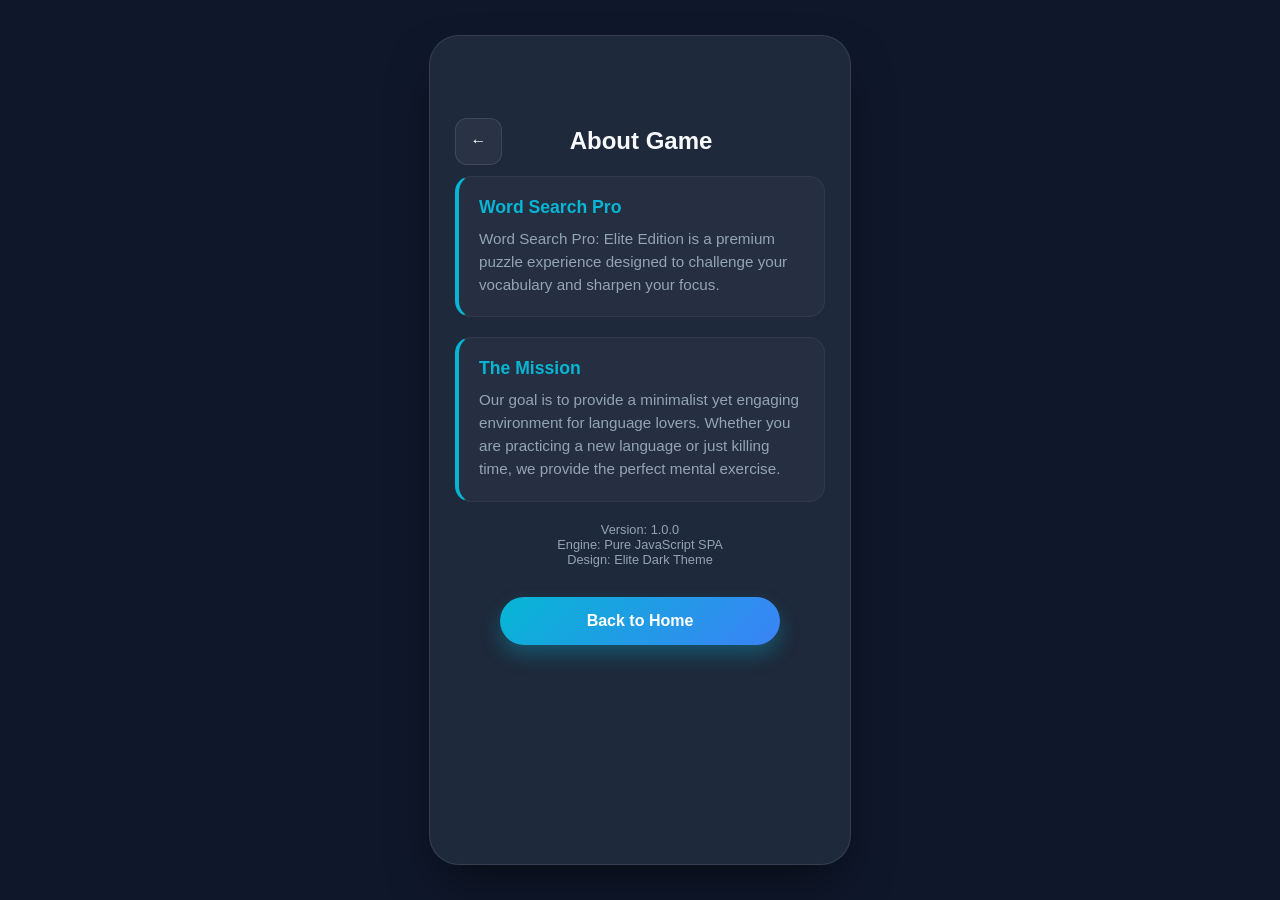
==== about.html @ 5b44fc1a "Add files via upload" ====
<!DOCTYPE html>
<html lang="en">

<head>
    <meta charset="UTF-8">
    <meta name="viewport" content="width=device-width, initial-scale=1.0">
    <title>About - Word Search Pro</title>
    <link rel="stylesheet" href="css/style.css">
</head>

<body>
    <div class="phone-container">
        <div class="page active">
            <div class="header-nav">
                <a href="index.html" class="icon-btn" style="text-decoration:none;">←</a>
                <h2 style="margin:0">About Game</h2>
                <div style="width:45px"></div>
            </div>

            <div class="content-body">
                <div class="card">
                    <h3>Word Search Pro</h3>
                    <p>Word Search Pro: Elite Edition is a premium puzzle experience designed to challenge your
                        vocabulary and sharpen your focus.</p>
                </div>

                <div class="card">
                    <h3>The Mission</h3>
                    <p>Our goal is to provide a minimalist yet engaging environment for language lovers. Whether you are
                        practicing a new language or just killing time, we provide the perfect mental exercise.</p>
                </div>

                <p class="dim-text" style="font-size: 0.8rem; text-align: center;">
                    Version: 1.0.0<br>
                    Engine: Pure JavaScript SPA<br>
                    Design: Elite Dark Theme
                </p>

                <a href="index.html" class="primary-btn">Back to Home</a>
            </div>
        </div>
    </div>
</body>

</html>
---- css/style.css ----
:root {
    --bg-main: #0f172a;
    --card-bg: #1e293b;
    --accent: #06b6d4;
    --accent-glow: rgba(6, 182, 212, 0.3);
    --text-main: #f8fafc;
    --text-dim: #94a3b8;
    --success: #10b981;
    --danger: #ef4444;
    --btn-grad: linear-gradient(135deg, #06b6d4 0%, #3b82f6 100%);
}

body {
    background-color: var(--bg-main);
    color: var(--text-main);
    font-family: 'Segoe UI', Roboto, Helvetica, Arial, sans-serif;
    display: flex;
    justify-content: center;
    align-items: center;
    height: 100vh;
    margin: 0;
    user-select: none;
    overflow: hidden;
}

.phone-container {
    background: var(--card-bg);
    width: 100%;
    max-width: 420px;
    height: 92vh;
    border-radius: 30px;
    display: flex;
    flex-direction: column;
    box-shadow: 0 25px 50px -12px rgba(0, 0, 0, 0.5);
    position: relative;
    overflow: hidden;
    border: 1px solid rgba(255, 255, 255, 0.1);
}

.page {
    display: none;
    flex-direction: column;
    align-items: center;
    width: 100%;
    height: 100%;
    padding: 25px;
    box-sizing: border-box;
    overflow-y: auto;
    scrollbar-width: none;
}

.page::-webkit-scrollbar {
    display: none;
}

.page.active {
    display: flex;
}

h1 {
    font-size: 2rem;
    margin: 20px 0;
    background: var(--btn-grad);
    -webkit-background-clip: text;
    -webkit-text-fill-color: transparent;
    font-weight: 800;
    letter-spacing: -1px;
}


.top-nav {
    display: flex;
    justify-content: space-around;
    align-items: center;
    background: var(--card-bg);
    border-bottom: 1px solid rgba(255, 255, 255, 0.1);
    padding: 10px 0;
    position: absolute;
    top: 0;
    width: 100%;
    border-top-left-radius: 30px;
    border-top-right-radius: 30px;
    z-index: 100;
}

.nav-item {
    display: flex;
    flex-direction: column;
    align-items: center;
    cursor: pointer;
    color: var(--text-dim);
    flex: 1;
    text-decoration: none;
    transition: 0.3s;
}

.nav-item:hover {
    color: var(--accent);
}

.nav-item span {
    font-size: 1.2rem;
}

.nav-item small {
    font-size: 0.6rem;
    font-weight: 700;
    text-transform: uppercase;
    margin-top: 2px;
}

.page {
    padding-top: 80px !important;
}


.card {
    background: rgba(255, 255, 255, 0.03);
    padding: 20px;
    border-radius: 16px;
    margin-bottom: 20px;
    width: 100%;
    box-sizing: border-box;
    border: 1px solid rgba(255, 255, 255, 0.05);
    border-left: 4px solid var(--accent);
    text-align: left;
}

.card h3 {
    color: var(--accent);
    margin: 0 0 10px 0;
    font-size: 1.1rem;
    font-weight: 700;
}

.card p {
    margin: 0;
    font-size: 0.95rem;
    line-height: 1.5;
    color: var(--text-dim);
}


.dim-text {
    color: var(--text-dim);
    text-align: center;
}

.danger-text {
    background: var(--danger);
    -webkit-background-clip: text;
}

.margin-b {
    margin-bottom: 20px;
}

.full-width {
    width: 100% !important;
    margin: 0;
}

.no-border {
    border: none !important;
    margin-top: 15px;
}


.lang-grid {
    display: grid;
    grid-template-columns: repeat(2, 1fr);
    gap: 15px;
    width: 100%;
    margin: 20px 0;
}

.lang-card {
    background: rgba(255, 255, 255, 0.03);
    border: 1px solid rgba(255, 255, 255, 0.1);
    padding: 20px;
    border-radius: 16px;
    cursor: pointer;
    display: flex;
    align-items: center;
    gap: 12px;
    transition: 0.3s;
}

.lang-card.active {
    background: rgba(6, 182, 212, 0.1);
    border-color: var(--accent);
    box-shadow: 0 0 15px var(--accent-glow);
}

.level-grid {
    display: grid;
    grid-template-columns: repeat(4, 1fr);
    gap: 12px;
    width: 100%;
    padding: 10px 5px;
}

.level-btn {
    aspect-ratio: 1/1;
    background: rgba(255, 255, 255, 0.05);
    border: 1px solid rgba(255, 255, 255, 0.1);
    border-radius: 12px;
    display: flex;
    justify-content: center;
    align-items: center;
    font-weight: 700;
    cursor: pointer;
    transition: 0.2s;
}

.level-btn:hover:not(.locked) {
    background: var(--accent);
    transform: translateY(-3px);
}

.level-btn.locked {
    opacity: 0.3;
    cursor: not-allowed;
    font-size: 0.8rem;
}

.grid {
    display: grid !important;
    grid-template-columns: repeat(12, 1fr);
    gap: 4px;
    width: 100%;
    aspect-ratio: 1/1;
    background: rgba(0, 0, 0, 0.2);
    padding: 8px;
    border-radius: 12px;
    box-sizing: border-box;
}

.cell {
    aspect-ratio: 1/1;
    display: flex;
    justify-content: center;
    align-items: center;
    font-size: 0.85rem;
    font-weight: 700;
    border-radius: 4px;
    background: #2d3a4f;
    color: var(--text-dim);
    transition: 0.1s;
}

.cell.selected {
    background: var(--accent) !important;
    color: white !important;
    transform: scale(1.1);
    z-index: 2;
}

.cell.found {
    background: var(--success) !important;
    color: white !important;
    opacity: 1 !important;
}


.header-nav {
    width: 100%;
    display: flex;
    justify-content: space-between;
    align-items: center;
    min-height: 50px;
    margin-bottom: 10px;
}

.label-text {
    font-size: 0.7rem;
    color: var(--text-dim);
    text-align: center;
}

.lvl-display {
    font-weight: 800;
    font-size: 1.2rem;
}

.emoji-header {
    font-size: 3rem;
    margin-top: 40px;
}

.emoji-large {
    font-size: 4rem;
}

.timer-container {
    background: rgba(255, 255, 255, 0.05);
    padding: 8px 15px;
    border-radius: 12px;
    border: 1px solid rgba(255, 255, 255, 0.1);
}

.word-box {
    margin-top: 20px;
    display: flex;
    flex-wrap: wrap;
    gap: 8px;
    justify-content: center;
    width: 100%;
}

.w-item {
    background: rgba(255, 255, 255, 0.05);
    padding: 6px 12px;
    border-radius: 20px;
    font-size: 0.75rem;
    font-weight: 600;
    color: var(--text-dim);
    border: 1px solid rgba(255, 255, 255, 0.05);
}

.w-item.done {
    background: var(--success);
    color: white;
    text-decoration: line-through;
    opacity: 0.5;
}

.primary-btn {
    background: var(--btn-grad);
    color: white;
    border: none;
    padding: 15px 40px;
    border-radius: 30px;
    font-weight: 700;
    font-size: 1rem;
    cursor: pointer;
    box-shadow: 0 10px 20px var(--accent-glow);
    transition: 0.3s;
    display: flex;
    justify-content: center;
    align-items: center;
    margin: 30px auto 20px auto;
    width: fit-content;
    min-width: 200px;
    flex-shrink: 0;
    text-decoration: none;
}

.primary-btn:active {
    transform: scale(0.95);
}

.icon-btn {
    background: rgba(255, 255, 255, 0.05);
    border: 1px solid rgba(255, 255, 255, 0.1);
    color: white;
    width: 45px;
    height: 45px;
    border-radius: 12px;
    cursor: pointer;
    display: flex;
    justify-content: center;
    align-items: center;
}

.tall-btn {
    width: 60px;
    height: 60px;
    font-size: 1.5rem;
}

.overlay {
    position: absolute;
    top: 0;
    left: 0;
    width: 100%;
    height: 100%;
    background: rgba(15, 23, 42, 0.9);
    display: none;
    flex-direction: column;
    justify-content: center;
    align-items: center;
    z-index: 100;
    backdrop-filter: blur(8px);
}

.modal-content {
    background: var(--card-bg);
    width: 80%;
    padding: 30px;
    border-radius: 24px;
    text-align: center;
    border: 1px solid rgba(255, 255, 255, 0.1);
}

.help-step {
    margin-bottom: 15px;
    background: rgba(255, 255, 255, 0.05);
    padding: 20px;
    border-radius: 20px;
    border-left: 4px solid var(--accent);
    width: 100%;
    box-sizing: border-box;
}

.help-step h4 {
    color: var(--accent);
    margin-top: 0;
    margin-bottom: 8px;
    font-size: 1.1rem;
}

.star-guide {
    display: flex;
    justify-content: space-around;
    margin: 20px 0;
    background: rgba(6, 182, 212, 0.1);
    padding: 15px;
    border-radius: 15px;
}

.star-item {
    text-align: center;
    font-size: 0.8rem;
}



.progress-container {
    width: 100%;
    height: 8px;
    background: rgba(255, 255, 255, 0.1);
    border-radius: 10px;
    margin-bottom: 15px;
    overflow: hidden;
    flex-shrink: 0;
}

.progress-fill {
    width: 0%;
    height: 100%;
    background: var(--accent);
    box-shadow: 0 0 10px var(--accent-glow);
    transition: width 0.4s cubic-bezier(0.4, 0, 0.2, 1);
}

.icon-btn.hint-btn-active {
    background: var(--accent);
    color: white;
    box-shadow: 0 0 15px var(--accent-glow);
}

#hint-btn {
    transition: 0.3s;
}


.cell {
    transition: background-color 0.3s, transform 0.2s;
}



#page-difficulty .card {
    cursor: pointer;
    transition: 0.3s;
    margin-bottom: 15px;
}

#page-difficulty .card:hover {
    background: rgba(6, 182, 212, 0.1);
    transform: translateY(-3px);
    border-color: var(--accent);
}



.settings-title {
    color: white;
    text-shadow: 0 0 10px var(--accent);
    margin: 0;
}

.glass-container {
    background: rgba(255, 255, 255, 0.05);
    backdrop-filter: blur(15px);
    -webkit-backdrop-filter: blur(15px);
    border: 1px solid rgba(255, 255, 255, 0.2);
    border-radius: 25px;
    padding: 20px;
    width: 90%;
    margin-top: 20px;
    box-shadow: 0 8px 32px 0 rgba(0, 0, 0, 0.37);
}

.setting-card {
    background: #1e293b;
    border-radius: 15px;
    margin-bottom: 20px;
    padding: 15px;
    border-left: 4px solid var(--accent);
    box-shadow: inset 0 0 10px rgba(0, 0, 0, 0.5);
}

.setting-controls {
    display: flex;
    align-items: center;
    justify-content: space-between;
    margin-top: 10px;
}

.version-highlight {
    color: var(--accent);
    text-shadow: 0 0 8px var(--accent-glow);
}

.icon-cyan {
    font-size: 1.5rem;
    filter: drop-shadow(0 0 5px var(--accent));
}

.icon-red {
    font-size: 1.5rem;
    filter: drop-shadow(0 0 5px var(--danger));
}

.switch {
    position: relative;
    display: inline-block;
    width: 50px;
    height: 24px;
}

.switch input {
    opacity: 0;
    width: 0;
    height: 0;
}

.slider {
    position: absolute;
    cursor: pointer;
    top: 0;
    left: 0;
    right: 0;
    bottom: 0;
    background-color: #334155;
    transition: .4s;
    border-radius: 34px;
}

.slider:before {
    position: absolute;
    content: "";
    height: 18px;
    width: 18px;
    left: 3px;
    bottom: 3px;
    background-color: white;
    transition: .4s;
    border-radius: 50%;
}

input:checked+.slider {
    background-color: var(--accent);
    box-shadow: 0 0 10px var(--accent);
}

input:checked+.slider:before {
    transform: translateX(26px);
}

.clear-btn {
    background: rgba(239, 68, 68, 0.1);
    border: 1px solid var(--danger);
    color: var(--danger);
    padding: 5px 15px;
    border-radius: 10px;
    font-weight: bold;
    cursor: pointer;
    transition: 0.3s;
}

.clear-btn:hover {
    background: var(--danger);
    color: white;
    box-shadow: 0 0 10px var(--danger);
}

.glass-btn {
    background: rgba(255, 255, 255, 0.1) !important;
    backdrop-filter: blur(5px);
}
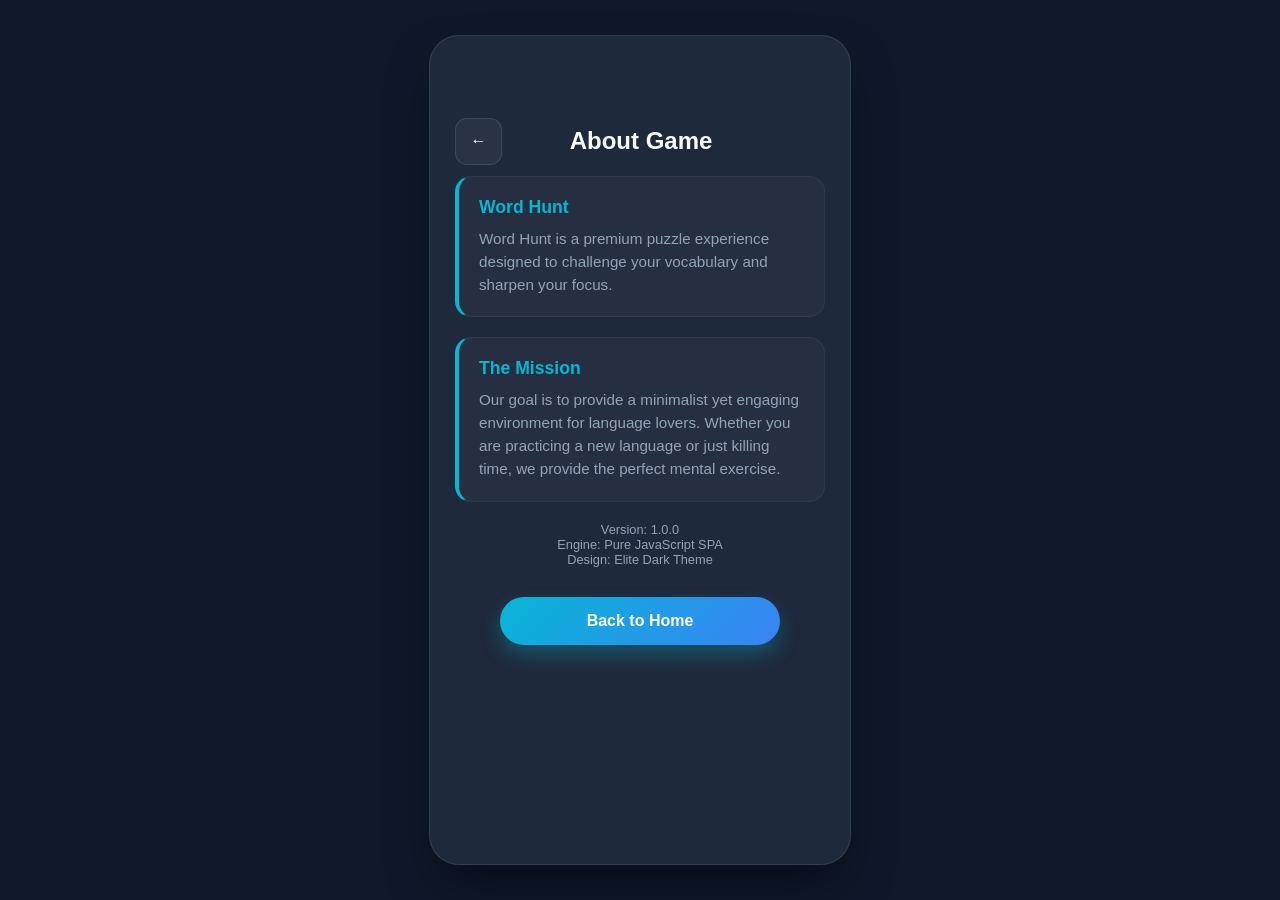
==== commit ee75f3c8: "Update about.html" ====
--- a/about.html
+++ b/about.html
@@ -4,7 +4,7 @@
 <head>
     <meta charset="UTF-8">
     <meta name="viewport" content="width=device-width, initial-scale=1.0">
-    <title>About - Word Search Pro</title>
+    <title>About - Word Hunt</title>
     <link rel="stylesheet" href="css/style.css">
 </head>
 
@@ -19,8 +19,8 @@
 
             <div class="content-body">
                 <div class="card">
-                    <h3>Word Search Pro</h3>
-                    <p>Word Search Pro: Elite Edition is a premium puzzle experience designed to challenge your
+                    <h3>Word Hunt</h3>
+                    <p>Word Hunt is a premium puzzle experience designed to challenge your
                         vocabulary and sharpen your focus.</p>
                 </div>
 
@@ -42,4 +42,4 @@
     </div>
 </body>
 
-</html>+</html>
